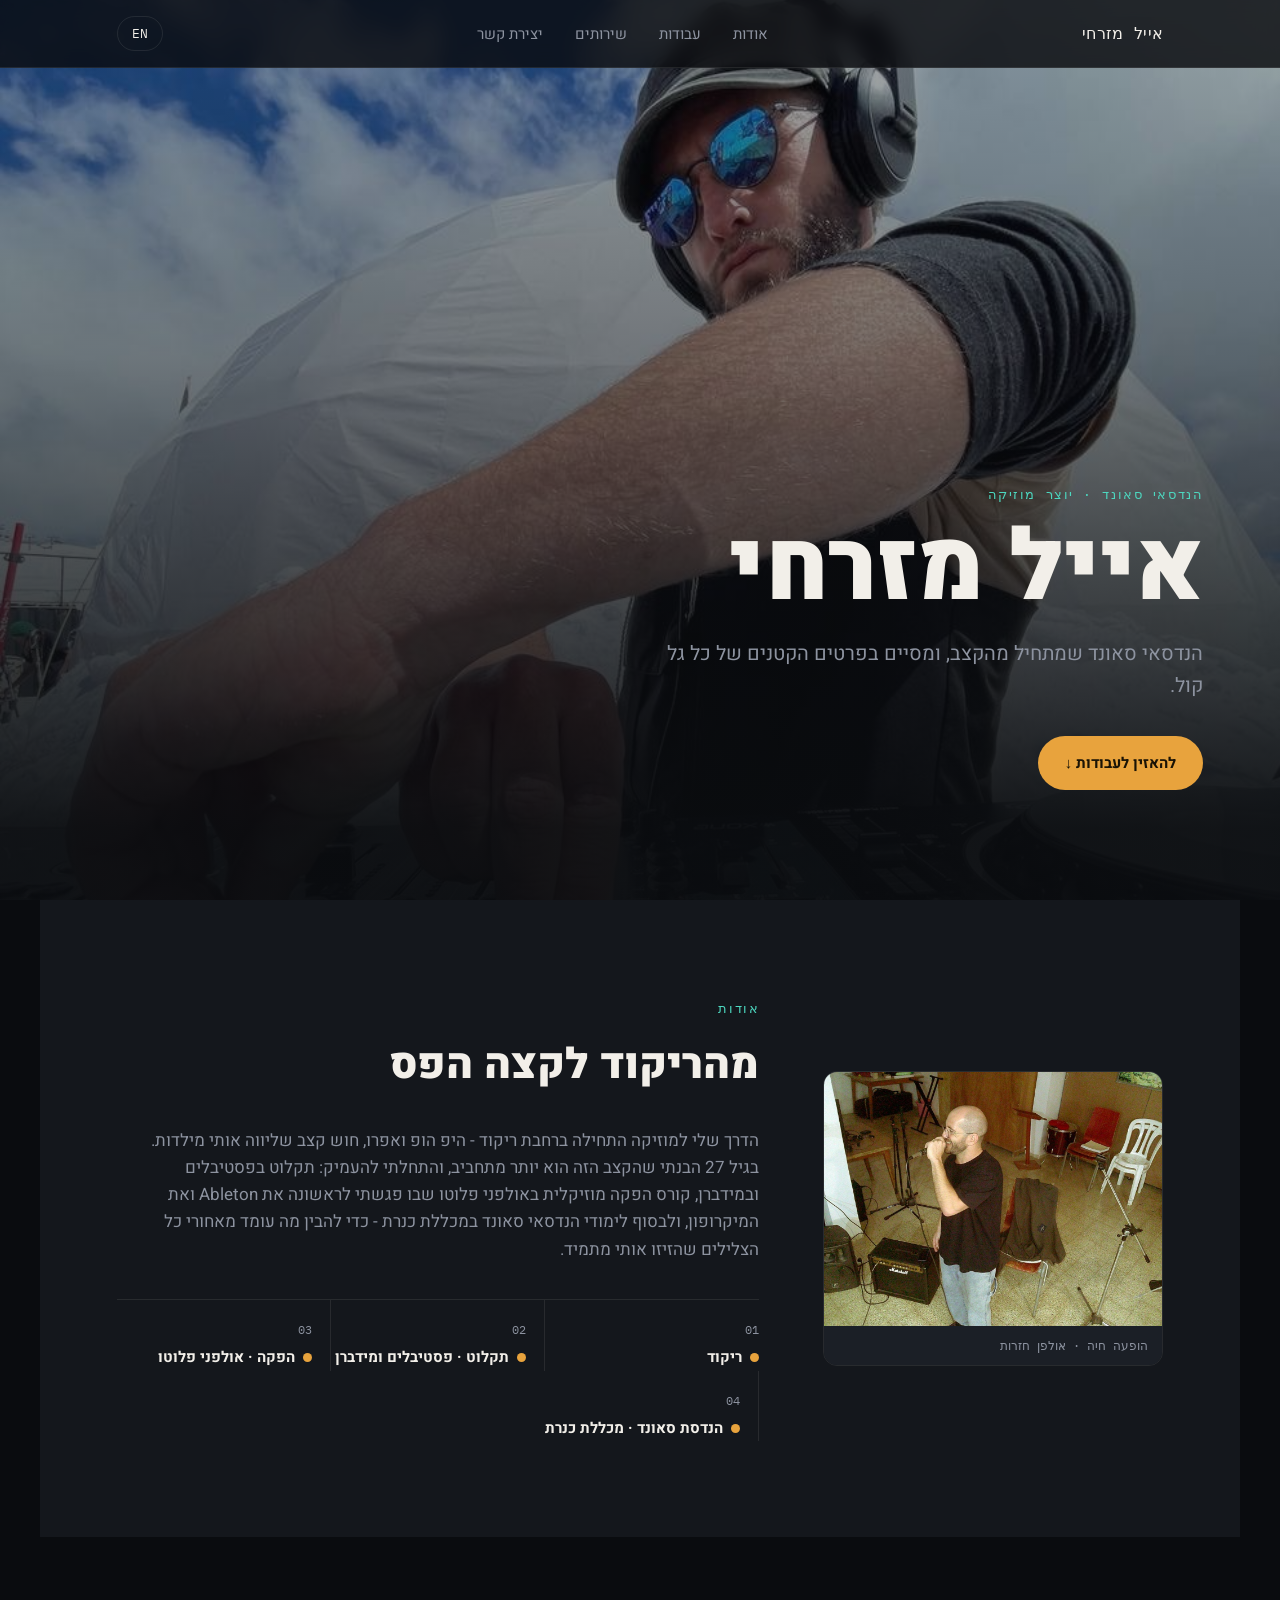
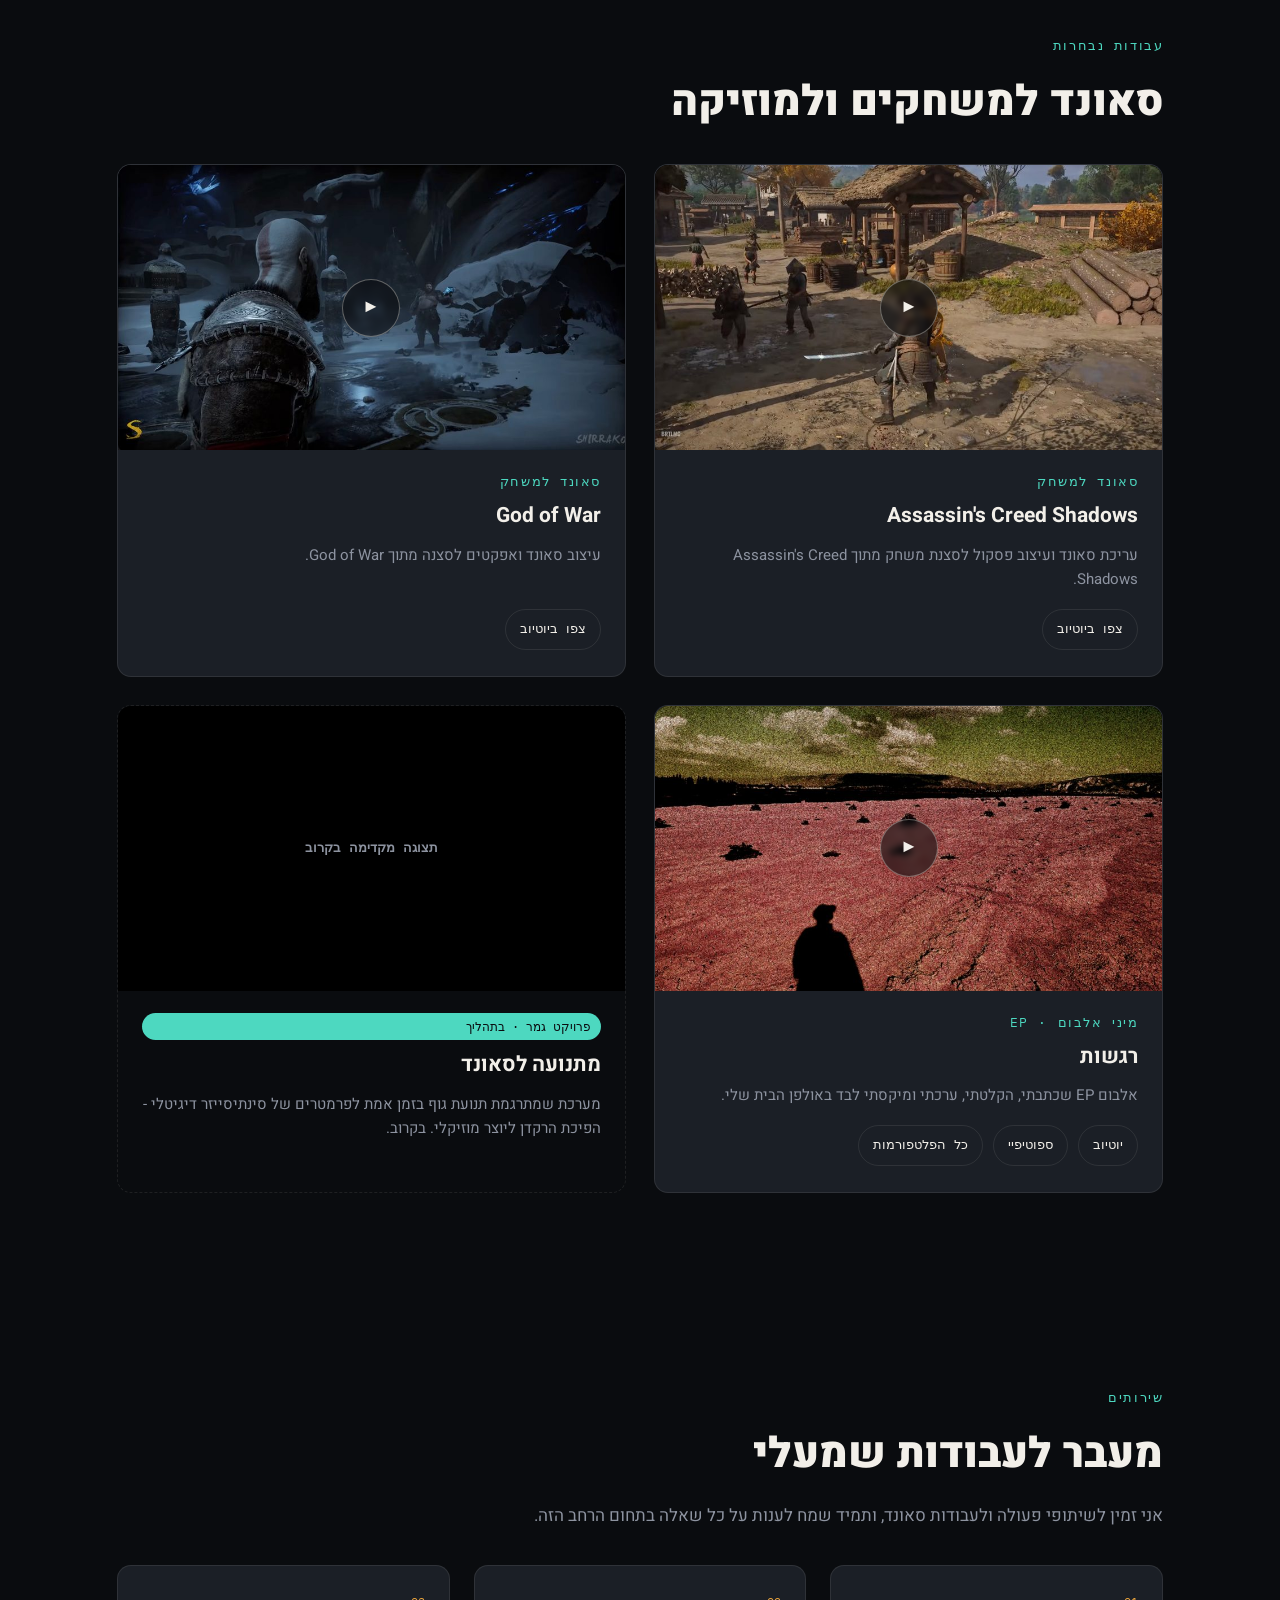
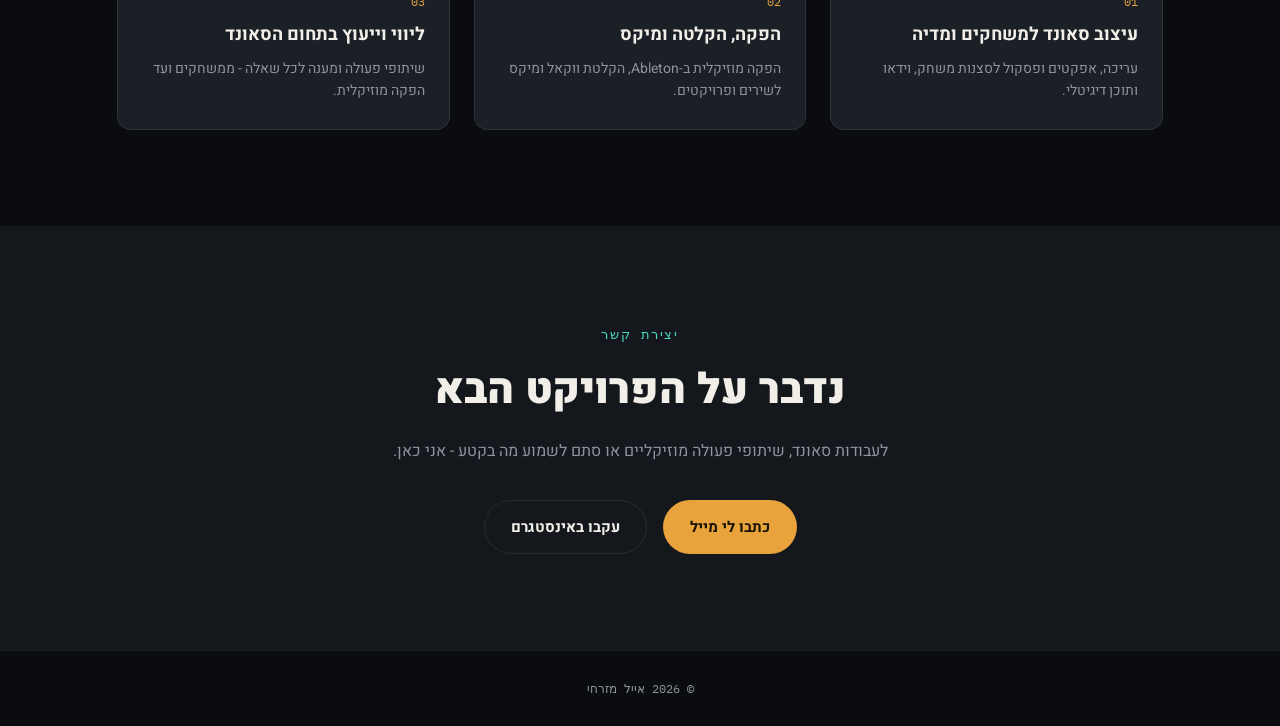
==== index (2).html @ c9beee39 "Add files via upload" ====
<!DOCTYPE html>
<html lang="he" dir="rtl">
<head>
<meta charset="UTF-8">
<meta name="viewport" content="width=device-width, initial-scale=1.0">
<title data-he="אייל מזרחי | מהנדס סאונד ומוזיקאי" data-en="Eyal Mizrahi | Sound Engineer &amp; Musician">אייל מזרחי | מהנדס סאונד ומוזיקאי</title>
<meta name="description" data-he="אייל מזרחי - מהנדס סאונד ומוזיקאי. סאונד למשחקי וידאו, הפקה מוזיקלית ומיני אלבום EP שנוצר באולפן הבית." data-en="Eyal Mizrahi - sound engineer and musician. Game audio, music production, and a self-produced EP." content="אייל מזרחי - מהנדס סאונד ומוזיקאי. סאונד למשחקי וידאו, הפקה מוזיקלית ומיני אלבום EP שנוצר באולפן הבית.">
<link rel="preconnect" href="https://fonts.googleapis.com">
<link rel="preconnect" href="https://fonts.gstatic.com" crossorigin>
<link href="https://fonts.googleapis.com/css2?family=Heebo:wght@300;400;500;700;900&family=Space+Grotesk:wght@400;500;700&family=IBM+Plex+Mono:wght@400;500&display=swap" rel="stylesheet">
<style>
  :root{
    --bg:#0a0c0f;
    --surface:#14171c;
    --surface-2:#1b1f26;
    --text:#f2efe9;
    --text-muted:#8d93a0;
    --amber:#e8a33d;
    --cyan:#4dd8c0;
    --border:rgba(242,239,233,0.09);
    --radius:14px;
  }

  *{box-sizing:border-box;}
  html{scroll-behavior:smooth;}
  body{
    margin:0;
    background:var(--bg);
    color:var(--text);
    font-family:'Heebo',sans-serif;
    font-weight:400;
    line-height:1.6;
    -webkit-font-smoothing:antialiased;
  }
  body.lang-en .display{font-family:'Space Grotesk',sans-serif;}
  body.lang-he .display{font-family:'Heebo',sans-serif;font-weight:900;}

  img{max-width:100%;display:block;}
  a{color:inherit;text-decoration:none;}
  ul{margin:0;padding:0;list-style:none;}
  section{padding:96px 6vw;}
  .eyebrow{
    font-family:'IBM Plex Mono',monospace;
    font-size:13px;
    letter-spacing:0.12em;
    text-transform:uppercase;
    color:var(--cyan);
  }
  .section-title{
    font-size:clamp(28px,4vw,42px);
    margin:10px 0 28px;
  }
  .btn{
    display:inline-flex;
    align-items:center;
    gap:8px;
    padding:14px 26px;
    border-radius:999px;
    font-weight:700;
    font-size:15px;
    border:1px solid var(--border);
    transition:transform .2s ease, background .2s ease, border-color .2s ease;
  }
  .btn-primary{background:var(--amber);color:#1a1305;border-color:transparent;}
  .btn-primary:hover{transform:translateY(-2px);}
  .btn-ghost{background:transparent;color:var(--text);}
  .btn-ghost:hover{border-color:var(--cyan);color:var(--cyan);}
  :focus-visible{outline:2px solid var(--cyan);outline-offset:3px;}

  /* header */
  .site-header{
    position:fixed;top:0;left:0;right:0;z-index:50;
    background:rgba(10,12,15,0.82);
    backdrop-filter:blur(10px);
    border-bottom:1px solid var(--border);
  }
  .header-inner{
    max-width:1200px;margin:0 auto;
    display:flex;align-items:center;justify-content:space-between;
    padding:16px 6vw;
  }
  .logo{font-family:'IBM Plex Mono',monospace;font-weight:500;font-size:16px;letter-spacing:.02em;}
  .nav-desktop{display:flex;gap:32px;font-size:15px;}
  .nav-desktop a{color:var(--text-muted);transition:color .2s;}
  .nav-desktop a:hover{color:var(--text);}
  .header-actions{display:flex;align-items:center;gap:14px;}
  .lang-toggle{
    font-family:'IBM Plex Mono',monospace;
    font-size:13px;
    border:1px solid var(--border);
    background:transparent;color:var(--text);
    border-radius:999px;padding:8px 14px;cursor:pointer;
  }
  .lang-toggle:hover{border-color:var(--cyan);color:var(--cyan);}
  .hamburger{
    display:none;flex-direction:column;justify-content:center;gap:5px;
    width:34px;height:34px;background:transparent;border:none;cursor:pointer;padding:0;
  }
  .hamburger span{display:block;width:100%;height:2px;background:var(--text);border-radius:2px;transition:.25s;}
  .nav-mobile{display:none;}

  @media (max-width:820px){
    .nav-desktop{display:none;}
    .hamburger{display:flex;}
    .nav-mobile{
      display:flex;flex-direction:column;gap:0;
      max-height:0;overflow:hidden;
      transition:max-height .3s ease;
      border-top:1px solid var(--border);
    }
    .nav-mobile.open{max-height:260px;}
    .nav-mobile a{padding:16px 6vw;border-bottom:1px solid var(--border);color:var(--text-muted);}
    .nav-mobile a:hover{color:var(--text);}
  }

  /* hero */
  #hero{
    position:relative;
    min-height:100vh;
    display:flex;align-items:flex-end;
    padding:0;
    overflow:hidden;
  }
  .hero-bg{
    position:absolute;inset:0;
    background-image:url('[data-uri]');
    background-size:cover;background-position:center 30%;
    filter:saturate(0.9);
  }
  .hero-overlay{
    position:absolute;inset:0;
    background:linear-gradient(180deg, rgba(10,12,15,0.35) 0%, rgba(10,12,15,0.55) 40%, rgba(10,12,15,0.96) 92%);
  }
  .hero-content{
    position:relative;z-index:2;
    width:100%;
    padding:0 6vw 110px;
    max-width:1200px;margin:0 auto;
  }
  .hero-content .eyebrow{margin-bottom:14px;display:block;}
  .hero-content h1{
    font-size:clamp(44px,9vw,98px);
    margin:0;line-height:0.98;
  }
  .hero-sub{
    color:var(--text-muted);
    font-size:clamp(16px,2vw,20px);
    max-width:540px;
    margin:22px 0 34px;
  }

  /* waveform divider */
  .waveform{
    display:flex;align-items:flex-end;gap:3px;
    height:46px;
    padding:0 6vw;
    margin-top:0;
  }
  .waveform span{
    flex:1;
    background:linear-gradient(180deg,var(--cyan),var(--amber));
    border-radius:2px;
    opacity:0.85;
  }
  @media (prefers-reduced-motion:no-preference){
    .waveform span{animation:eq 2.4s ease-in-out infinite;}
  }
  @keyframes eq{
    0%,100%{transform:scaleY(0.3);}
    50%{transform:scaleY(1);}
  }

  /* about */
  #about{
    background:var(--surface);
    display:grid;
    grid-template-columns:340px 1fr;
    gap:64px;
    align-items:center;
    max-width:1200px;margin:0 auto;
  }
  #about figure{margin:0;border-radius:var(--radius);overflow:hidden;border:1px solid var(--border);}
  #about figcaption{
    font-family:'IBM Plex Mono',monospace;
    font-size:12px;color:var(--text-muted);
    padding:10px 14px;background:var(--surface-2);
  }
  .about-body p{color:var(--text-muted);font-size:17px;max-width:640px;}
  .timeline{
    display:flex;flex-wrap:wrap;gap:0;
    margin-top:36px;
    border-top:1px solid var(--border);
  }
  .timeline li{
    flex:1 1 200px;
    padding:20px 0 0;
    border-inline-start:1px solid var(--border);
    padding-inline-start:18px;
    position:relative;
  }
  .timeline li:first-child{border-inline-start:none;padding-inline-start:0;}
  .timeline .dot{
    width:9px;height:9px;border-radius:50%;
    background:var(--amber);
    display:inline-block;margin-inline-end:8px;
  }
  .timeline .t-label{font-family:'IBM Plex Mono',monospace;font-size:12px;color:var(--text-muted);display:block;margin-bottom:6px;}
  .timeline .t-title{font-weight:700;font-size:15px;}

  @media (max-width:820px){
    #about{grid-template-columns:1fr;}
  }

  /* projects */
  #projects{max-width:1200px;margin:0 auto;}
  .project-grid{
    display:grid;
    grid-template-columns:repeat(2,1fr);
    gap:28px;
    margin-top:10px;
  }
  .card{
    background:var(--surface-2);
    border:1px solid var(--border);
    border-radius:var(--radius);
    overflow:hidden;
    display:flex;flex-direction:column;
  }
  .card .embed-wrap{position:relative;width:100%;aspect-ratio:16/9;background:#000;}
  .card .embed-wrap iframe{position:absolute;inset:0;width:100%;height:100%;border:0;}
  .embed-wrap{cursor:pointer;}
  .embed-wrap .poster{position:absolute;inset:0;width:100%;height:100%;object-fit:cover;}
  .embed-wrap .play-btn{
    position:absolute;top:50%;left:50%;transform:translate(-50%,-50%);
    width:58px;height:58px;border-radius:50%;
    background:rgba(10,12,15,0.55);border:1px solid rgba(242,239,233,0.35);
    color:#f2efe9;display:flex;align-items:center;justify-content:center;
    font-size:18px;backdrop-filter:blur(3px);transition:.2s;pointer-events:none;
  }
  .embed-wrap:hover .play-btn, .embed-wrap:focus-visible .play-btn{background:var(--cyan);color:#0a0c0f;border-color:transparent;}
  .embed-wrap.loaded .poster, .embed-wrap.loaded .play-btn{display:none;}
  .card-body{padding:22px 24px 26px;flex:1;display:flex;flex-direction:column;}
  .card-body .eyebrow{margin-bottom:6px;}
  .card-body h3{font-size:21px;margin:0 0 10px;}
  .card-body p{color:var(--text-muted);font-size:15px;flex:1;margin:0 0 18px;}
  .card-links{display:flex;flex-wrap:wrap;gap:10px;}
  .card-links a{
    font-family:'IBM Plex Mono',monospace;
    font-size:13px;
    padding:9px 14px;
    border:1px solid var(--border);
    border-radius:999px;
    transition:.2s;
  }
  .card-links a:hover{border-color:var(--cyan);color:var(--cyan);}

  .card.placeholder{
    border-style:dashed;
    background:transparent;
    justify-content:center;
    align-items:flex-start;
  }
  .card.placeholder .embed-wrap{
    display:flex;align-items:center;justify-content:center;
    color:var(--text-muted);
  }
  .badge-soon{
    font-family:'IBM Plex Mono',monospace;
    font-size:12px;
    color:var(--bg);
    background:var(--cyan);
    padding:4px 10px;border-radius:999px;
    display:inline-block;margin-bottom:8px;
  }

  @media (max-width:820px){
    .project-grid{grid-template-columns:1fr;}
  }

  /* contact */
  #contact{
    background:var(--surface);
    text-align:center;
  }
  #contact .section-title{margin-bottom:14px;}
  #contact p{color:var(--text-muted);max-width:520px;margin:0 auto 36px;}
  .contact-actions{display:flex;justify-content:center;gap:16px;flex-wrap:wrap;}

  /* services */
  #services{max-width:1200px;margin:0 auto;}
  #services .section-title{margin-bottom:14px;}
  #services > p{color:var(--text-muted);font-size:17px;max-width:640px;margin:0 0 36px;}
  .service-grid{
    display:grid;
    grid-template-columns:repeat(3,1fr);
    gap:24px;
  }
  .service-card{
    background:var(--surface-2);
    border:1px solid var(--border);
    border-radius:var(--radius);
    padding:26px 24px;
  }
  .service-card .t-label{
    font-family:'IBM Plex Mono',monospace;font-size:12px;color:var(--amber);
    display:block;margin-bottom:10px;
  }
  .service-card h3{font-size:18px;margin:0 0 8px;}
  .service-card p{color:var(--text-muted);font-size:14px;margin:0;}
  @media (max-width:820px){
    .service-grid{grid-template-columns:1fr;}
  }

  footer{
    padding:28px 6vw;
    text-align:center;
    font-family:'IBM Plex Mono',monospace;
    font-size:12px;
    color:var(--text-muted);
    border-top:1px solid var(--border);
  }

  @media (max-width:600px){
    section{padding:72px 6vw;}
  }
</style>
</head>
<body class="lang-he">

<header class="site-header">
  <div class="header-inner">
    <a class="logo" href="#hero" data-he="אייל מזרחי" data-en="Eyal Mizrahi">אייל מזרחי</a>
    <nav class="nav-desktop">
      <a href="#about" data-he="אודות" data-en="About">אודות</a>
      <a href="#projects" data-he="עבודות" data-en="Work">עבודות</a>
      <a href="#services" data-he="שירותים" data-en="Services">שירותים</a>
      <a href="#contact" data-he="יצירת קשר" data-en="Contact">יצירת קשר</a>
    </nav>
    <div class="header-actions">
      <button class="lang-toggle" id="langToggle" aria-label="Switch language">EN</button>
      <button class="hamburger" id="hamburgerBtn" aria-label="Open menu" aria-expanded="false">
        <span></span><span></span><span></span>
      </button>
    </div>
  </div>
  <nav class="nav-mobile" id="navMobile">
    <a href="#about" data-he="אודות" data-en="About">אודות</a>
    <a href="#projects" data-he="עבודות" data-en="Work">עבודות</a>
    <a href="#services" data-he="שירותים" data-en="Services">שירותים</a>
    <a href="#contact" data-he="יצירת קשר" data-en="Contact">יצירת קשר</a>
  </nav>
</header>

<main>

  <section id="hero">
    <div class="hero-bg" role="img" aria-label="Eyal Mizrahi mixing music outdoors"></div>
    <div class="hero-overlay"></div>
    <div class="hero-content">
      <span class="eyebrow" data-he="הנדסאי סאונד · יוצר מוזיקה" data-en="Sound Engineering Technician · Music Creator">הנדסאי סאונד · יוצר מוזיקה</span>
      <h1 class="display" data-he="אייל מזרחי" data-en="Eyal Mizrahi">אייל מזרחי</h1>
      <p class="hero-sub" data-he="הנדסאי סאונד שמתחיל מהקצב, ומסיים בפרטים הקטנים של כל גל קול." data-en="A sound engineering technician who starts at the rhythm and finishes in the fine detail of every soundwave.">הנדסאי סאונד שמתחיל מהקצב, ומסיים בפרטים הקטנים של כל גל קול.</p>
      <a class="btn btn-primary" href="#projects" data-he="להאזין לעבודות ↓" data-en="Listen to the work ↓">להאזין לעבודות ↓</a>
    </div>
    <div class="waveform" aria-hidden="true">
      <span style="animation-delay:0s"></span><span style="animation-delay:.1s"></span><span style="animation-delay:.2s"></span>
      <span style="animation-delay:.3s"></span><span style="animation-delay:.15s"></span><span style="animation-delay:.05s"></span>
      <span style="animation-delay:.25s"></span><span style="animation-delay:.4s"></span><span style="animation-delay:.1s"></span>
      <span style="animation-delay:.3s"></span><span style="animation-delay:0s"></span><span style="animation-delay:.2s"></span>
      <span style="animation-delay:.35s"></span><span style="animation-delay:.05s"></span><span style="animation-delay:.15s"></span>
      <span style="animation-delay:.25s"></span><span style="animation-delay:.4s"></span><span style="animation-delay:.1s"></span>
      <span style="animation-delay:.2s"></span><span style="animation-delay:0s"></span>
    </div>
  </section>

  <section id="about">
    <figure>
      <img src="[data-uri]" alt="" data-alt-he="אייל מזרחי שר על הבמה מול מיקרופון" data-alt-en="Eyal Mizrahi singing on stage into a microphone">
      <figcaption data-he="הופעה חיה · אולפן חזרות" data-en="Live performance · rehearsal studio">הופעה חיה · אולפן חזרות</figcaption>
    </figure>
    <div class="about-body">
      <span class="eyebrow" data-he="אודות" data-en="About">אודות</span>
      <h2 class="section-title display" data-he="מהריקוד לקצה הפס" data-en="From the dance floor to the cutting edge">מהריקוד לקצה הפס</h2>
      <p data-he="הדרך שלי למוזיקה התחילה ברחבת ריקוד - היפ הופ ואפרו, חוש קצב שליווה אותי מילדות. בגיל 27 הבנתי שהקצב הזה הוא יותר מתחביב, והתחלתי להעמיק: תקלוט בפסטיבלים ובמידברן, קורס הפקה מוזיקלית באולפני פלוטו שבו פגשתי לראשונה את Ableton ואת המיקרופון, ולבסוף לימודי הנדסאי סאונד במכללת כנרת - כדי להבין מה עומד מאחורי כל הצלילים שהזיזו אותי מתמיד."
        data-en="My path to music began on the dance floor — hip hop and afro, a sense of rhythm that's been with me since childhood. At 27 I realized that rhythm was more than a hobby, and started going deeper: DJing at festivals and Midburn, a music production course at Pluto Studios where I first met Ableton and the microphone, and finally sound engineering studies at Kinneret College — to understand what stands behind every sound that ever moved me.">
        הדרך שלי למוזיקה התחילה ברחבת ריקוד - היפ הופ ואפרו, חוש קצב שליווה אותי מילדות. בגיל 27 הבנתי שהקצב הזה הוא יותר מתחביב, והתחלתי להעמיק: תקלוט בפסטיבלים ובמידברן, קורס הפקה מוזיקלית באולפני פלוטו שבו פגשתי לראשונה את Ableton ואת המיקרופון, ולבסוף לימודי הנדסאי סאונד במכללת כנרת - כדי להבין מה עומד מאחורי כל הצלילים שהזיזו אותי מתמיד.
      </p>

      <ul class="timeline">
        <li>
          <span class="t-label">01</span>
          <span class="t-title"><span class="dot"></span><span data-he="ריקוד" data-en="Dance">ריקוד</span></span>
        </li>
        <li>
          <span class="t-label">02</span>
          <span class="t-title"><span class="dot"></span><span data-he="תקלוט · פסטיבלים ומידברן" data-en="DJing · Festivals &amp; Midburn">תקלוט · פסטיבלים ומידברן</span></span>
        </li>
        <li>
          <span class="t-label">03</span>
          <span class="t-title"><span class="dot"></span><span data-he="הפקה · אולפני פלוטו" data-en="Production · Pluto Studios">הפקה · אולפני פלוטו</span></span>
        </li>
        <li>
          <span class="t-label">04</span>
          <span class="t-title"><span class="dot"></span><span data-he="הנדסת סאונד · מכללת כנרת" data-en="Sound Engineering · Kinneret College">הנדסת סאונד · מכללת כנרת</span></span>
        </li>
      </ul>
    </div>
  </section>

  <section id="projects">
    <span class="eyebrow" data-he="עבודות נבחרות" data-en="Selected Work">עבודות נבחרות</span>
    <h2 class="section-title display" data-he="סאונד למשחקים ולמוזיקה" data-en="Audio for games and for music">סאונד למשחקים ולמוזיקה</h2>

    <div class="project-grid">

      <article class="card">
        <div class="embed-wrap" data-embed="https://www.youtube.com/embed/mTG9NbnkW6k?autoplay=1" tabindex="0" role="button" aria-label="Play Assassin's Creed Shadows sound design video">
          <img class="poster" src="[data-uri]" alt="Assassin's Creed Shadows gameplay screenshot">
          <span class="play-btn" aria-hidden="true">&#9658;</span>
        </div>
        <div class="card-body">
          <span class="eyebrow" data-he="סאונד למשחק" data-en="Game Audio">סאונד למשחק</span>
          <h3>Assassin's Creed Shadows</h3>
          <p data-he="עריכת סאונד ועיצוב פסקול לסצנת משחק מתוך Assassin's Creed Shadows." data-en="Sound editing and audio design for a gameplay scene from Assassin's Creed Shadows.">עריכת סאונד ועיצוב פסקול לסצנת משחק מתוך Assassin's Creed Shadows.</p>
          <div class="card-links">
            <a href="https://youtu.be/mTG9NbnkW6k" target="_blank" rel="noopener" data-he="צפו ביוטיוב" data-en="Watch on YouTube">צפו ביוטיוב</a>
          </div>
        </div>
      </article>

      <article class="card">
        <div class="embed-wrap" data-embed="https://www.youtube.com/embed/AV9LpWsT7zY?autoplay=1" tabindex="0" role="button" aria-label="Play God of War sound design video">
          <img class="poster" src="[data-uri]" alt="God of War gameplay screenshot">
          <span class="play-btn" aria-hidden="true">&#9658;</span>
        </div>
        <div class="card-body">
          <span class="eyebrow" data-he="סאונד למשחק" data-en="Game Audio">סאונד למשחק</span>
          <h3>God of War</h3>
          <p data-he="עיצוב סאונד ואפקטים לסצנה מתוך God of War." data-en="Sound design and effects work for a scene from God of War.">עיצוב סאונד ואפקטים לסצנה מתוך God of War.</p>
          <div class="card-links">
            <a href="https://youtu.be/AV9LpWsT7zY" target="_blank" rel="noopener" data-he="צפו ביוטיוב" data-en="Watch on YouTube">צפו ביוטיוב</a>
          </div>
        </div>
      </article>

      <article class="card">
        <div class="embed-wrap" data-embed="https://www.youtube.com/embed/videoseries?list=OLAK5uy_lnfJ9eFt5SSOFbRXlq6Of64pC8NKbECAo&autoplay=1" tabindex="0" role="button" aria-label="Play רגשות EP playlist">
          <img class="poster" src="[data-uri]" alt="רגשות EP cover art">
          <span class="play-btn" aria-hidden="true">&#9658;</span>
        </div>
        <div class="card-body">
          <span class="eyebrow" data-he="מיני אלבום · EP" data-en="EP">מיני אלבום · EP</span>
          <h3 data-he="רגשות" data-en="Feelings">רגשות</h3>
          <p data-he="אלבום EP שכתבתי, הקלטתי, ערכתי ומיקסתי לבד באולפן הבית שלי." data-en="An EP I wrote, recorded, edited, and mixed entirely alone in my home studio.">אלבום EP שכתבתי, הקלטתי, ערכתי ומיקסתי לבד באולפן הבית שלי.</p>
          <div class="card-links">
            <a href="https://www.youtube.com/playlist?list=OLAK5uy_lnfJ9eFt5SSOFbRXlq6Of64pC8NKbECAo" target="_blank" rel="noopener" data-he="יוטיוב" data-en="YouTube">יוטיוב</a>
            <a href="https://open.spotify.com/artist/79p23QclMb5VssHCd3cReR" target="_blank" rel="noopener" data-he="ספוטיפיי" data-en="Spotify">ספוטיפיי</a>
            <a href="https://distrokid.com/hyperfollow/eyal2/V3skqq62l2o" target="_blank" rel="noopener" data-he="כל הפלטפורמות" data-en="All platforms">כל הפלטפורמות</a>
          </div>
        </div>
      </article>

      <article class="card placeholder">
        <div class="embed-wrap">
          <span class="display" style="font-size:13px;font-family:'IBM Plex Mono',monospace;" data-he="תצוגה מקדימה בקרוב" data-en="Preview coming soon">תצוגה מקדימה בקרוב</span>
        </div>
        <div class="card-body">
          <span class="badge-soon" data-he="פרויקט גמר · בתהליך" data-en="Graduation Project · In Progress">פרויקט גמר · בתהליך</span>
          <h3 data-he="מתנועה לסאונד" data-en="Movement Into Sound">מתנועה לסאונד</h3>
          <p data-he="מערכת שמתרגמת תנועת גוף בזמן אמת לפרמטרים של סינתיסייזר דיגיטלי - הפיכת הרקדן ליוצר מוזיקלי. בקרוב." data-en="A system that translates real-time body movement into digital synthesizer parameters — turning the dancer into a musical creator. Coming soon.">מערכת שמתרגמת תנועת גוף בזמן אמת לפרמטרים של סינתיסייזר דיגיטלי - הפיכת הרקדן ליוצר מוזיקלי. בקרוב.</p>
        </div>
      </article>

    </div>
  </section>

  <section id="services">
    <span class="eyebrow" data-he="שירותים" data-en="Services">שירותים</span>
    <h2 class="section-title display" data-he="מעבר לעבודות שמעלי" data-en="Beyond the work above">מעבר לעבודות שמעלי</h2>
    <p data-he="אני זמין לשיתופי פעולה ולעבודות סאונד, ותמיד שמח לענות על כל שאלה בתחום הרחב הזה." data-en="I'm available for collaborations and sound work, and always happy to answer any question in this broad field.">אני זמין לשיתופי פעולה ולעבודות סאונד, ותמיד שמח לענות על כל שאלה בתחום הרחב הזה.</p>
    <div class="service-grid">
      <div class="service-card">
        <span class="t-label">01</span>
        <h3 data-he="עיצוב סאונד למשחקים ומדיה" data-en="Sound design for games &amp; media">עיצוב סאונד למשחקים ומדיה</h3>
        <p data-he="עריכה, אפקטים ופסקול לסצנות משחק, וידאו ותוכן דיגיטלי." data-en="Editing, effects, and scoring for game scenes, video, and digital content.">עריכה, אפקטים ופסקול לסצנות משחק, וידאו ותוכן דיגיטלי.</p>
      </div>
      <div class="service-card">
        <span class="t-label">02</span>
        <h3 data-he="הפקה, הקלטה ומיקס" data-en="Production, recording &amp; mixing">הפקה, הקלטה ומיקס</h3>
        <p data-he="הפקה מוזיקלית ב-Ableton, הקלטת ווקאל ומיקס לשירים ופרויקטים." data-en="Music production in Ableton, vocal recording, and mixing for songs and projects.">הפקה מוזיקלית ב-Ableton, הקלטת ווקאל ומיקס לשירים ופרויקטים.</p>
      </div>
      <div class="service-card">
        <span class="t-label">03</span>
        <h3 data-he="ליווי וייעוץ בתחום הסאונד" data-en="Sound consulting &amp; collaboration">ליווי וייעוץ בתחום הסאונד</h3>
        <p data-he="שיתופי פעולה ומענה לכל שאלה - ממשחקים ועד הפקה מוזיקלית." data-en="Collaboration and answers to any question - from games to music production.">שיתופי פעולה ומענה לכל שאלה - ממשחקים ועד הפקה מוזיקלית.</p>
      </div>
    </div>
  </section>

  <section id="contact">
    <span class="eyebrow" data-he="יצירת קשר" data-en="Contact">יצירת קשר</span>
    <h2 class="section-title display" data-he="נדבר על הפרויקט הבא" data-en="Let's talk about the next project">נדבר על הפרויקט הבא</h2>
    <p data-he="לעבודות סאונד, שיתופי פעולה מוזיקליים או סתם לשמוע מה בקטע - אני כאן." data-en="For sound work, musical collaborations, or just to say hi - I'm here.">לעבודות סאונד, שיתופי פעולה מוזיקליים או סתם לשמוע מה בקטע - אני כאן.</p>
    <div class="contact-actions">
      <a class="btn btn-primary" href="mailto:eyalmiz20@gmail.com" data-he="כתבו לי מייל" data-en="Email me">כתבו לי מייל</a>
      <a class="btn btn-ghost" href="https://www.instagram.com/eyal2001miz/" target="_blank" rel="noopener" data-he="עקבו באינסטגרם" data-en="Follow on Instagram">עקבו באינסטגרם</a>
    </div>
  </section>

</main>

<footer>
  <span data-he="© 2026 אייל מזרחי" data-en="© 2026 Eyal Mizrahi">© 2026 אייל מזרחי</span>
</footer>

<script>
  var currentLang = 'he';

  function applyLanguage(lang){
    currentLang = lang;
    var html = document.documentElement;
    html.lang = lang;
    html.dir = lang === 'he' ? 'rtl' : 'ltr';
    document.body.classList.toggle('lang-he', lang === 'he');
    document.body.classList.toggle('lang-en', lang === 'en');

    document.querySelectorAll('[data-he]').forEach(function(el){
      var val = lang === 'he' ? el.getAttribute('data-he') : el.getAttribute('data-en');
      if(val !== null) el.textContent = val;
    });
    document.querySelectorAll('[data-alt-he]').forEach(function(el){
      var val = lang === 'he' ? el.getAttribute('data-alt-he') : el.getAttribute('data-alt-en');
      if(val !== null) el.setAttribute('alt', val);
    });

    var metaDesc = document.querySelector('meta[name="description"]');
    if(metaDesc){
      var descVal = lang === 'he' ? metaDesc.getAttribute('data-he') : metaDesc.getAttribute('data-en');
      if(descVal) metaDesc.setAttribute('content', descVal);
    }

    document.getElementById('langToggle').textContent = lang === 'he' ? 'EN' : 'עב';
  }

  document.getElementById('langToggle').addEventListener('click', function(){
    applyLanguage(currentLang === 'he' ? 'en' : 'he');
  });

  var hamburger = document.getElementById('hamburgerBtn');
  var navMobile = document.getElementById('navMobile');
  hamburger.addEventListener('click', function(){
    var isOpen = navMobile.classList.toggle('open');
    hamburger.setAttribute('aria-expanded', isOpen);
  });
  navMobile.querySelectorAll('a').forEach(function(a){
    a.addEventListener('click', function(){
      navMobile.classList.remove('open');
      hamburger.setAttribute('aria-expanded','false');
    });
  });

  document.querySelectorAll('.embed-wrap[data-embed]').forEach(function(wrap){
    function loadEmbed(){
      if(wrap.classList.contains('loaded')) return;
      var src = wrap.getAttribute('data-embed');
      wrap.innerHTML = '<iframe src="' + src + '" allow="autoplay; encrypted-media; picture-in-picture" allowfullscreen loading="lazy"></iframe>';
      wrap.classList.add('loaded');
    }
    wrap.addEventListener('click', loadEmbed);
    wrap.addEventListener('keydown', function(e){
      if(e.key === 'Enter' || e.key === ' '){ e.preventDefault(); loadEmbed(); }
    });
  });

  applyLanguage('he');
</script>

</body>
</html>
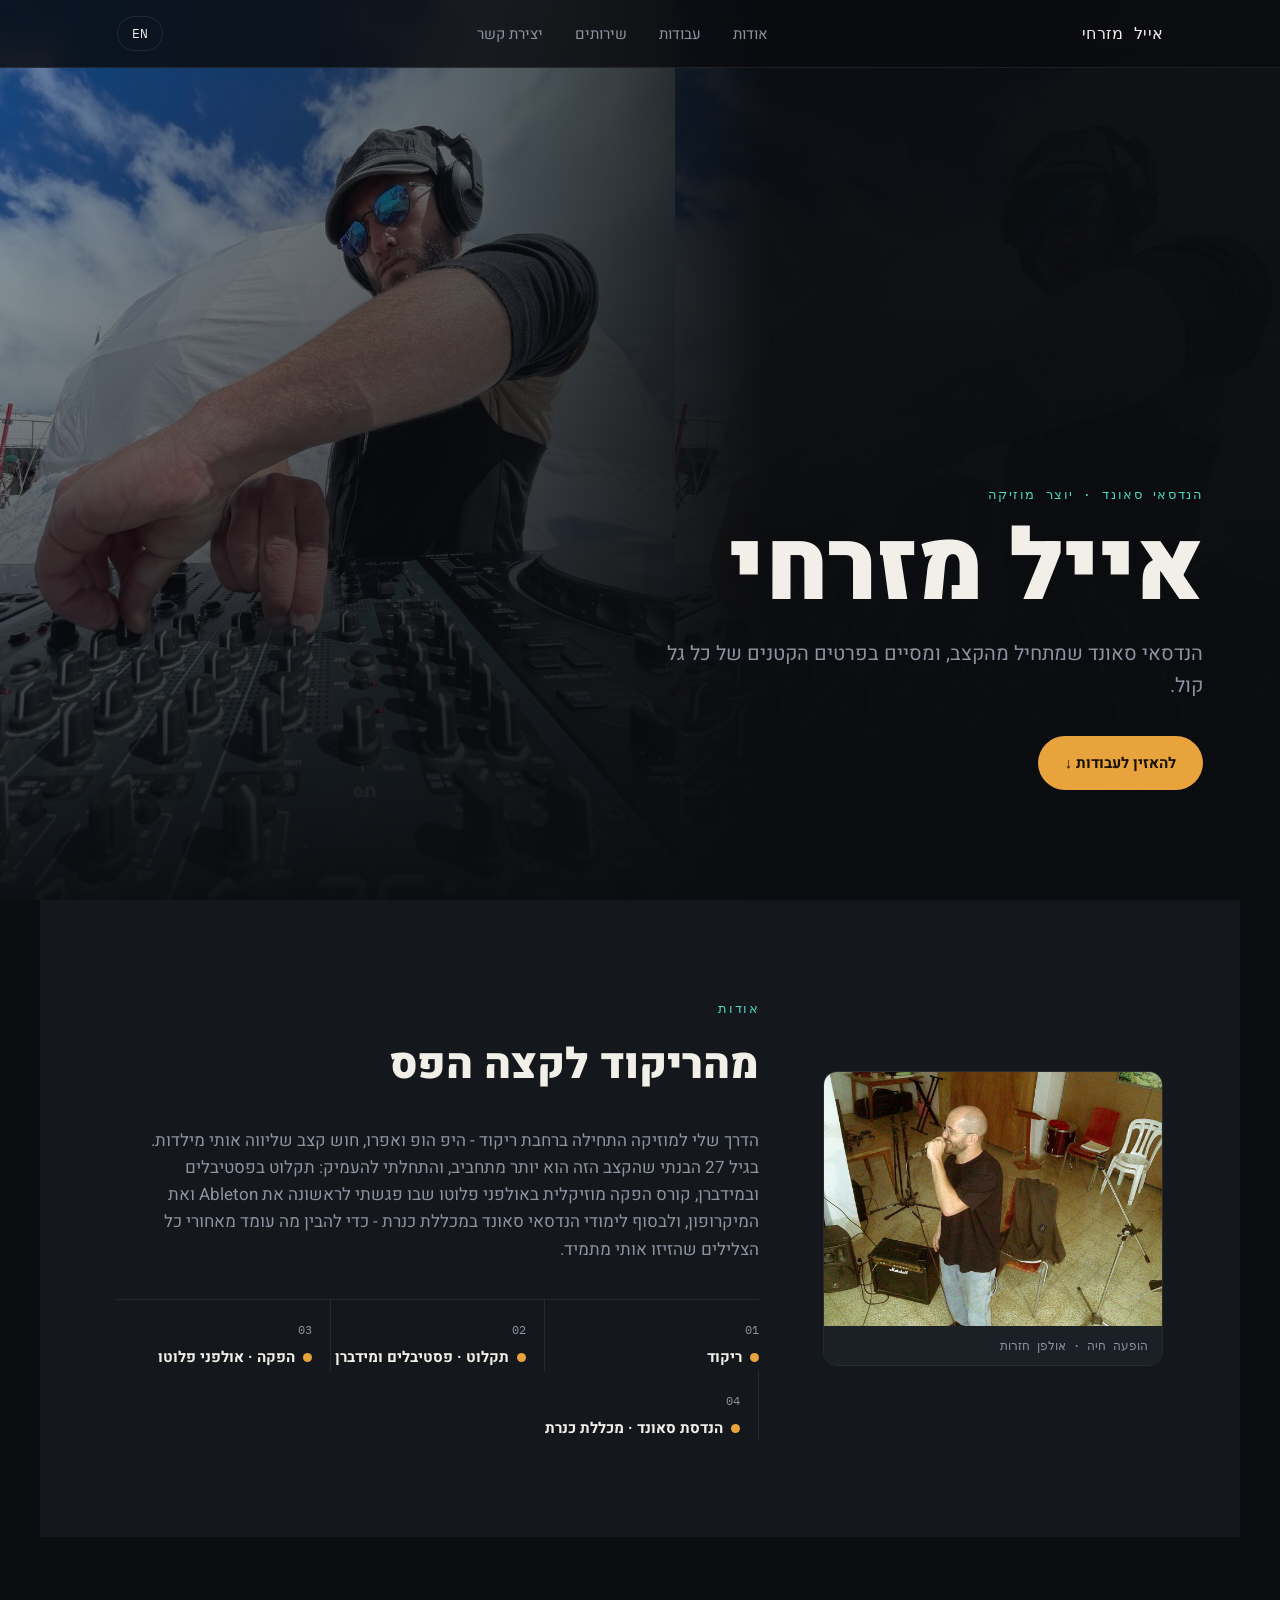
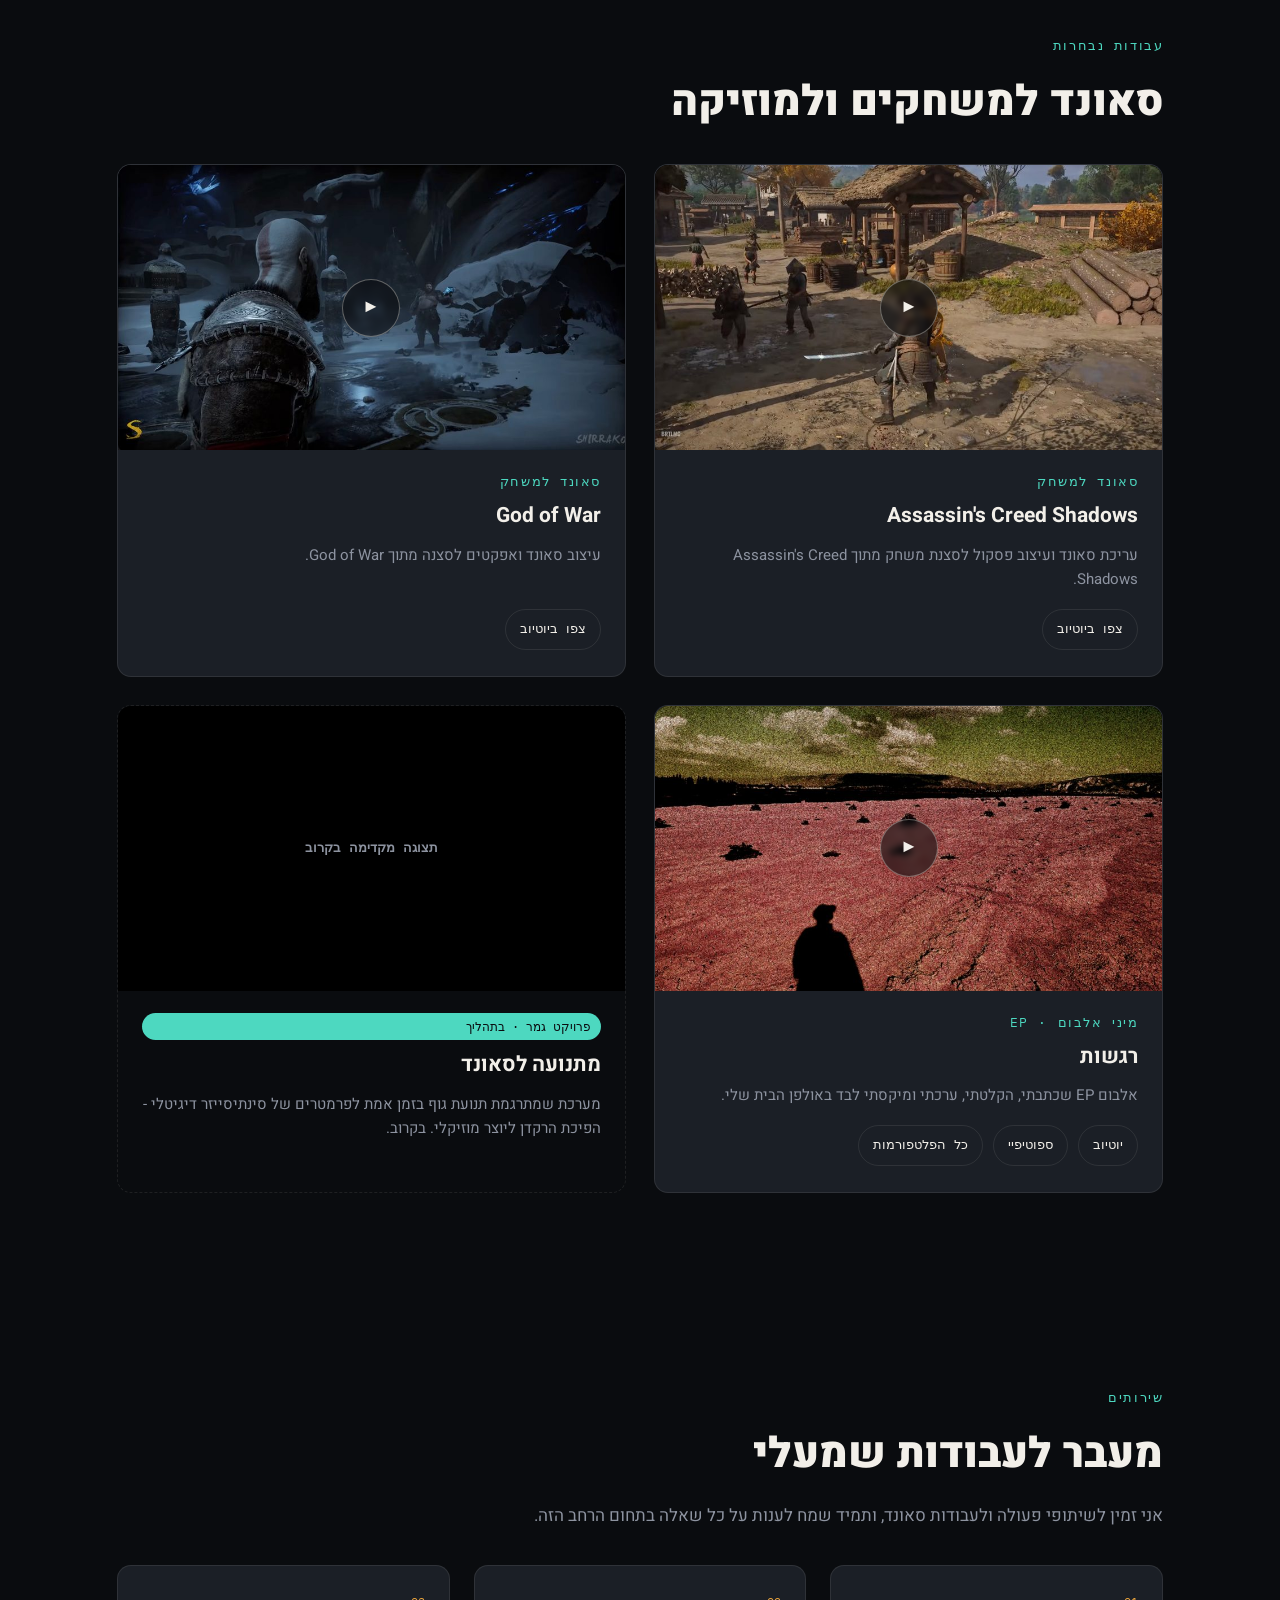
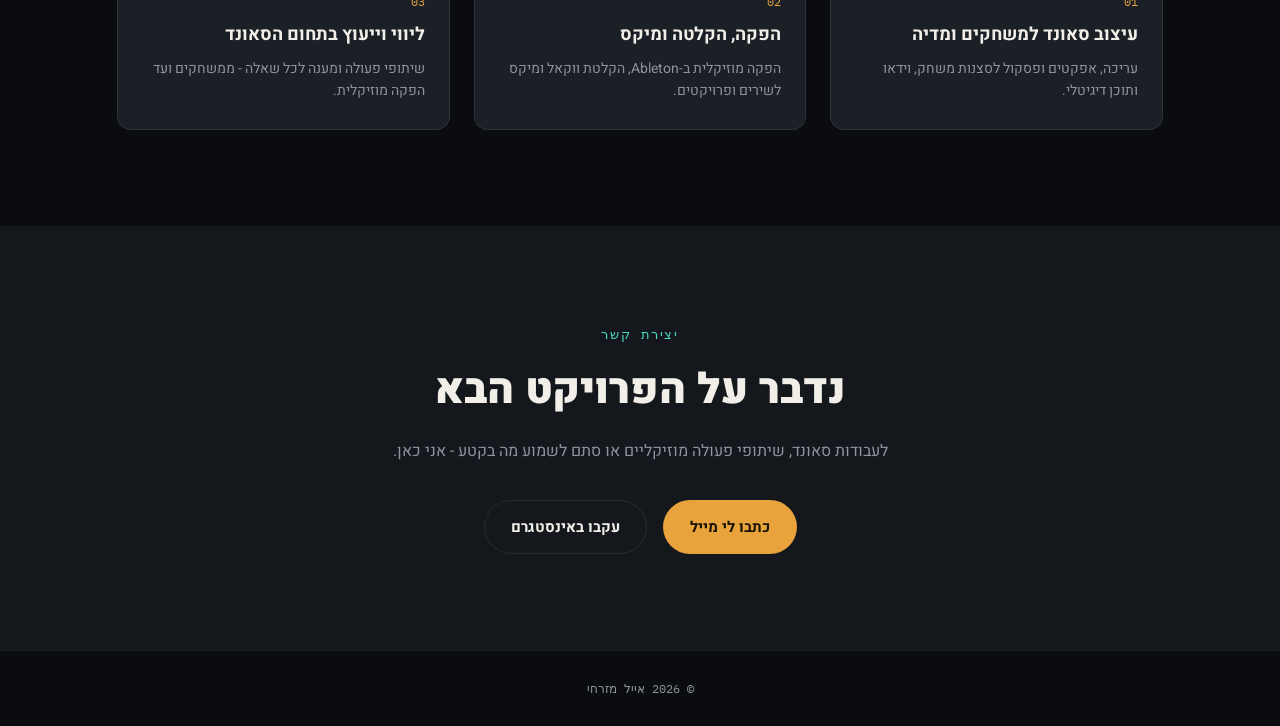
==== commit da91c0ea: "Add files via upload" ====
--- a/index (2).html
+++ b/index (2).html
@@ -131,6 +131,16 @@
     position:absolute;inset:0;
     background:linear-gradient(180deg, rgba(10,12,15,0.35) 0%, rgba(10,12,15,0.55) 40%, rgba(10,12,15,0.96) 92%);
   }
+  @media (min-width:821px){
+    .hero-bg{
+      background-size:auto 100%;
+      background-position:left center;
+    }
+    .hero-overlay{
+      background:linear-gradient(90deg, rgba(10,12,15,0.15) 0%, rgba(10,12,15,0.55) 38%, rgba(10,12,15,0.97) 60%),
+                 linear-gradient(180deg, rgba(10,12,15,0.1) 0%, rgba(10,12,15,0.6) 65%, rgba(10,12,15,0.96) 100%);
+    }
+  }
   .hero-content{
     position:relative;z-index:2;
     width:100%;
